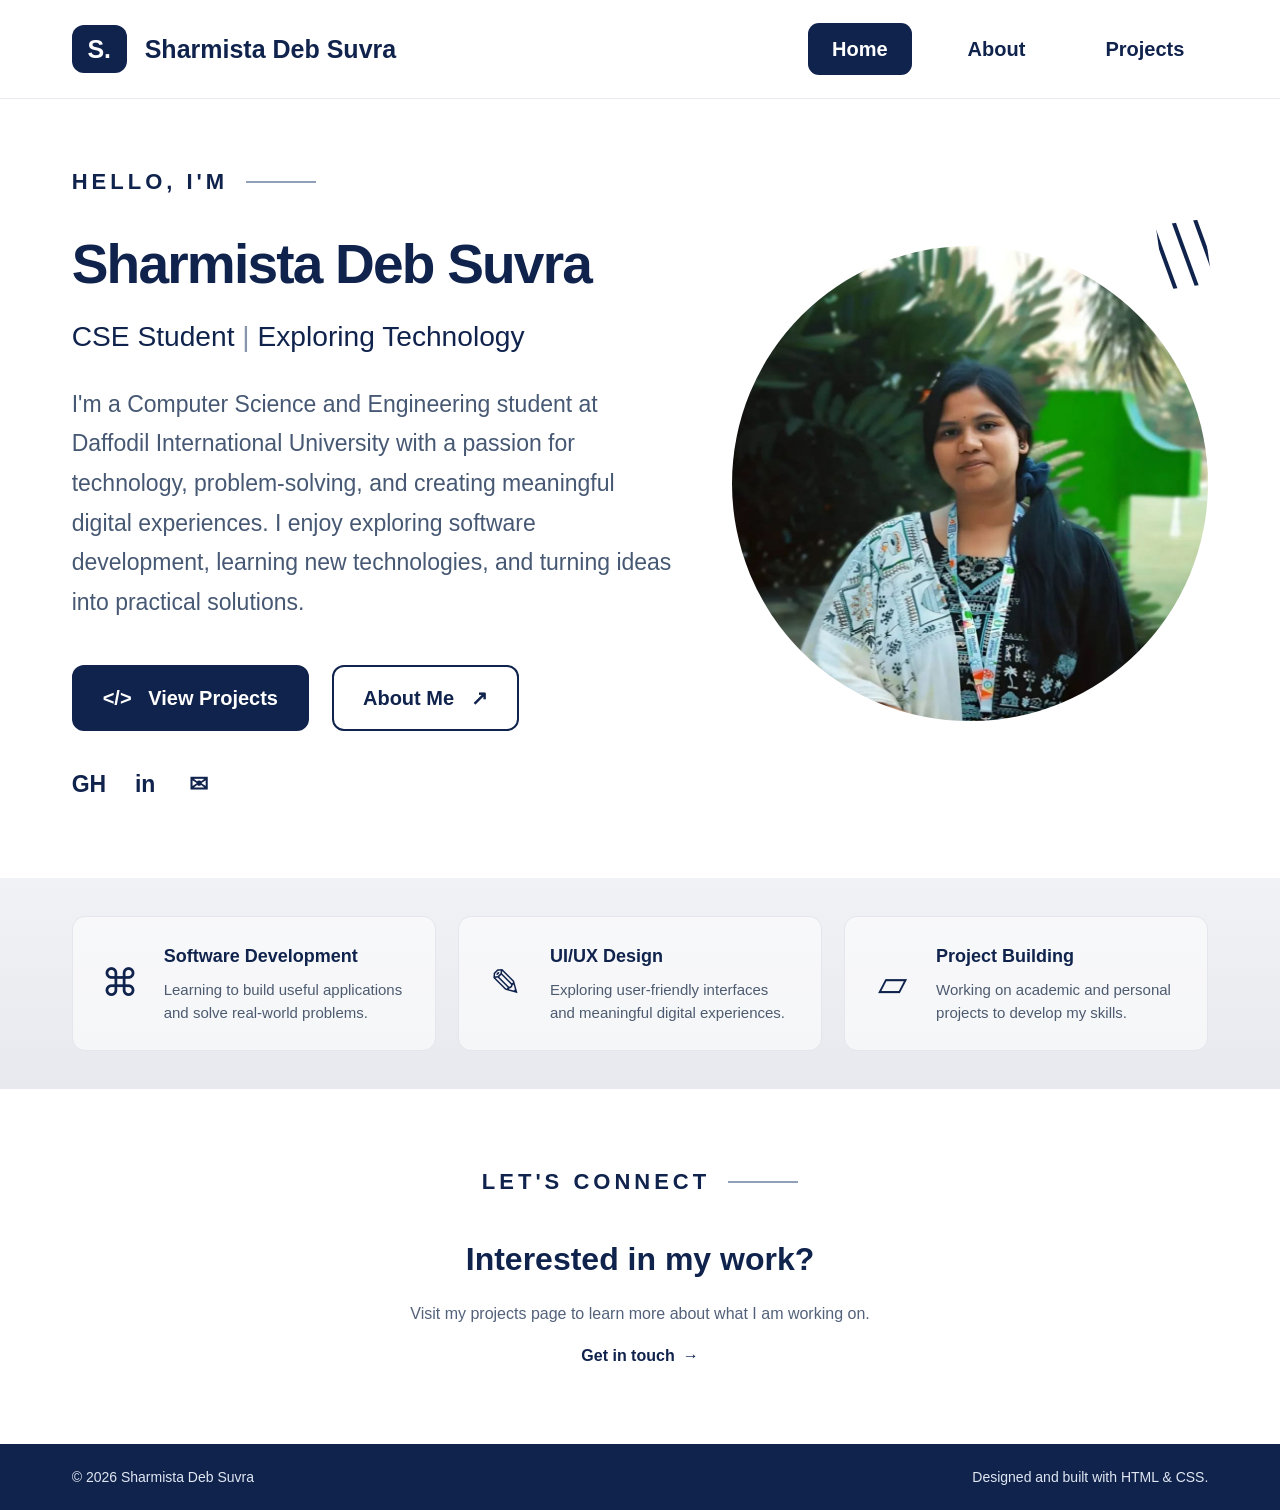
==== index.html @ dc6d581b "Add files via upload" ====
<!DOCTYPE html>
<html lang="en">
<head>
    <meta charset="UTF-8">
    <meta name="viewport" content="width=device-width, initial-scale=1.0">
    <meta name="description" content="Personal portfolio of Sharmista Deb Suvra, a Computer Science and Engineering student.">
    <title>Home | Sharmista Deb Suvra</title>
    <link rel="stylesheet" href="./style.css">
</head>
<body>
    <header class="site-header">
        <nav class="navbar container" aria-label="Main navigation">
            <a class="brand" href="index.html" aria-label="Sharmista Deb Suvra home">
                <span class="brand-mark">S.</span>
                <span>Sharmista Deb Suvra</span>
            </a>
            <ul class="nav-links">
                <li><a class="active" href="index.html" aria-current="page">Home</a></li>
                <li><a href="about.html">About</a></li>
                <li><a href="projects.html">Projects</a></li>
            </ul>
            <!-- <a class="nav-contact" href="projects.html#contact">Contact Me <span aria-hidden="true">↗</span></a> -->
        </nav>
    </header>

    <main>
        <section class="hero container">
            <div class="hero-copy">
                <p class="eyebrow">HELLO, I'M <span></span></p>
                <h1>Sharmista Deb Suvra</h1>
                <h2>CSE Student <span class="separator">|</span> Exploring Technology</h2>
                <p class="hero-description">
                    I'm a Computer Science and Engineering student at Daffodil International University with a passion for technology, problem-solving, and creating meaningful digital experiences. I enjoy exploring software development, learning new technologies, and turning ideas into practical solutions.
                </p>
                <div class="hero-actions">
                    <a class="button button-primary" href="projects.html">&lt;/&gt; &nbsp; View Projects</a>
                    <a class="button button-outline" href="about.html">About Me &nbsp; ↗</a>
                </div>
                <div class="social-links" aria-label="Social links">
                    <a href="https://github.com/" target="_blank" rel="noopener noreferrer" aria-label="GitHub">GH</a>
                    <a href="https://www.linkedin.com/" target="_blank" rel="noopener noreferrer" aria-label="LinkedIn">in</a>
                    <a href="mailto:your-email@example.com" aria-label="Email">✉</a>
                </div>
            </div>
            <div class="hero-visual">
                <div class="portrait-shape"></div>
                <img class="profile-photo" src="./profile.jpeg" alt="Portrait of Sharmista Deb Suvra">
                <span class="spark spark-one" aria-hidden="true">✳</span>
                <span class="spark spark-two" aria-hidden="true">✦</span>
            </div>
        </section>

        <section class="focus-section">
            <div class="container focus-grid">
                <article class="focus-card">
                    <div class="focus-icon" aria-hidden="true">⌘</div>
                    <div>
                        <h3>Software Development</h3>
                        <p>Learning to build useful applications and solve real-world problems.</p>
                    </div>
                </article>
                <article class="focus-card">
                    <div class="focus-icon" aria-hidden="true">✎</div>
                    <div>
                        <h3>UI/UX Design</h3>
                        <p>Exploring user-friendly interfaces and meaningful digital experiences.</p>
                    </div>
                </article>
                <article class="focus-card">
                    <div class="focus-icon" aria-hidden="true">▱</div>
                    <div>
                        <h3>Project Building</h3>
                        <p>Working on academic and personal projects to develop my skills.</p>
                    </div>
                </article>
            </div>
        </section>

        <section class="home-cta container">
            <p class="eyebrow">LET'S CONNECT <span></span></p>
            <h2>Interested in my work?</h2>
            <p>Visit my projects page to learn more about what I am working on.</p>
            <a class="text-link" href="projects.html#contact">Get in touch <span aria-hidden="true">→</span></a>
        </section>
    </main>

    <footer class="site-footer">
        <div class="container footer-inner">
            <p>© 2026 Sharmista Deb Suvra</p>
            <p>Designed and built with HTML &amp; CSS.</p>
        </div>
    </footer>
</body>
</html>
---- style.css ----
/* SHARMISTA DEB SUVRA - PORTFOLIO | HTML + CSS ONLY */
:root {
    --navy: #10234d;
    --navy-dark: #0b1d42;
    --ink: #17243b;
    --muted: #53627a;
    --line: #e6eaf0;
    --soft: #f1f3f7;
    --white: #fff;
    --shadow: 0 12px 32px rgba(16, 35, 77, .08);
}

* { box-sizing: border-box; }
html { scroll-behavior: smooth; }
body {
    margin: 0;
    color: var(--ink);
    background: var(--white);
    font-family: Arial, Helvetica, sans-serif;
    line-height: 1.6;
}
a { color: inherit; }
.container { width: min(1508px, calc(100% - 11.2%)); margin-inline: auto; }

/* Header */
.site-header {
    position: relative;
    z-index: 5;
    background: #fff;
    border-bottom: 1px solid var(--line);
}
.navbar {
    min-height: 98px;
    display: flex;
    align-items: center;
    justify-content: space-between;
    gap: 28px;
}
.brand {
    display: inline-flex;
    align-items: center;
    gap: 18px;
    color: var(--navy);
    text-decoration: none;
    font-size: 25px;
    font-weight: 700;
    white-space: nowrap;
}
.brand-mark {
    display: grid;
    place-items: center;
    width: 55px;
    height: 48px;
    border-radius: 12px;
    color: white;
    background: var(--navy);
    font-size: 25px;
}
.nav-links {
    display: flex;
    align-items: center;
    gap: 32px;
    padding: 0;
    margin: 0;
    list-style: none;
}
.nav-links a {
    display: inline-block;
    padding: 10px 24px;
    border-radius: 11px;
    color: var(--navy);
    text-decoration: none;
    font-size: 20px;
    font-weight: 700;
    transition: background .2s ease, color .2s ease;
}
.nav-links a:hover, .nav-links a.active { color: white; background: var(--navy); }
.nav-contact {
    padding: 13px 25px;
    border: 2px solid var(--navy);
    border-radius: 12px;
    color: var(--navy);
    text-decoration: none;
    font-size: 19px;
    font-weight: 700;
}
.nav-contact:hover { color: white; background: var(--navy); }

/* Homepage hero - text left, circular portrait right */
.hero {
    min-height: 755px;
    display: grid;
    grid-template-columns: 1.12fr .88fr;
    align-items: center;
    gap: 55px;
    padding-block: 65px 75px;
}
.hero-copy { max-width: 790px; }
.eyebrow {
    display: flex;
    align-items: center;
    gap: 18px;
    margin: 0 0 35px;
    color: var(--navy);
    font-size: 22px;
    font-weight: 800;
    letter-spacing: 4px;
}
.eyebrow span { display: inline-block; width: 70px; height: 2px; background: #91a0b8; }
.hero h1 {
    margin: 0;
    color: var(--navy);
    font-size: clamp(42px, 4.3vw, 70px);
    line-height: 1.12;
    letter-spacing: -1.8px;
}
.hero h2 {
    margin: 18px 0 26px;
    color: var(--navy);
    font-size: clamp(23px, 2.2vw, 32px);
    font-weight: 500;
}
.separator { color: #8794a9; }
.hero-description {
    max-width: 750px;
    margin: 0;
    color: #465873;
    font-size: 23px;
    line-height: 1.72;
}
.hero-actions { display: flex; flex-wrap: wrap; gap: 23px; margin-top: 43px; }
.button {
    display: inline-flex;
    justify-content: center;
    align-items: center;
    gap: 9px;
    min-height: 64px;
    padding: 15px 29px;
    border: 2px solid var(--navy);
    border-radius: 12px;
    font: inherit;
    font-size: 20px;
    font-weight: 700;
    text-decoration: none;
    cursor: pointer;
    transition: transform .2s ease, background .2s ease;
}
.button:hover { transform: translateY(-2px); }
.button-primary { color: white; background: var(--navy); }
.button-primary:hover { background: #1b3975; }
.button-outline { color: var(--navy); background: white; }
.button-outline:hover { background: #f3f6fb; }
.social-links { display: flex; align-items: center; gap: 25px; margin-top: 35px; }
.social-links a {
    display: inline-grid;
    place-items: center;
    min-width: 28px;
    min-height: 30px;
    color: var(--navy);
    text-decoration: none;
    font-size: 23px;
    font-weight: 800;
}
.social-links a:hover { opacity: .65; }
.small-note { display: none; }
.hero-visual { position: relative; min-height: 590px; display: grid; place-items: center; }
.portrait-shape { display: none; }
.profile-photo {
    position: relative;
    z-index: 1;
    display: block;
    width: min(100%, 570px);
    aspect-ratio: 1 / 1;
    height: auto;
    object-fit: cover;
    object-position: center center;
    border: 0;
    border-radius: 50%;
    box-shadow: none;
}
.spark { position: absolute; z-index: 2; color: var(--navy); font-size: 0; }
.spark-one {
    top: 34px;
    right: 0;
    width: 48px;
    height: 65px;
    background: repeating-linear-gradient(78deg, transparent 0 8px, var(--navy) 9px 12px, transparent 13px 21px);
    transform: rotate(-8deg);
}
.spark-two { display: none; }

/* Three focus cards under the homepage hero */
.focus-section { padding: 38px 0; background: linear-gradient(180deg, #f1f2f5, #e7e9ee); }
.focus-grid { display: grid; grid-template-columns: repeat(3, 1fr); gap: 22px; }
.focus-card {
    display: flex;
    align-items: center;
    gap: 22px;
    min-height: 135px;
    padding: 24px 25px;
    border: 1px solid #e3e6ec;
    border-radius: 13px;
    background: rgba(255,255,255,.58);
}
.focus-icon { flex: 0 0 44px; color: var(--navy); font-size: 38px; line-height: 1.2; text-align: center; }
.focus-card h3 { margin: 0 0 7px; color: var(--navy); font-size: 18px; }
.focus-card p { margin: 0; color: #4d5b70; font-size: 15px; line-height: 1.55; }
.home-cta { padding-block: 75px; text-align: center; }
.home-cta .eyebrow { justify-content: center; }
.home-cta h2 { margin: 0 0 8px; color: var(--navy); font-size: 32px; }
.home-cta > p:not(.eyebrow) { color: var(--muted); }
.text-link { display: inline-flex; gap: 8px; color: var(--navy); font-weight: 700; text-decoration: none; }
.text-link:hover { text-decoration: underline; }

/* Shared About and Projects page layout */
.page-main { padding-block: 65px 85px; }
.page-heading { max-width: 850px; margin-bottom: 42px; }
.page-heading h1 { margin: 0 0 12px; color: var(--navy); font-size: clamp(40px, 4vw, 54px); line-height: 1.15; }
.page-heading > p:last-child { margin: 0; color: var(--muted); font-size: 19px; }
.content-card { border: 1px solid var(--line); border-radius: 16px; background: white; box-shadow: var(--shadow); }
.about-intro { display: grid; grid-template-columns: 300px 1fr; align-items: center; gap: 42px; padding: 32px; }
.about-photo-wrap { overflow: hidden; height: 300px; border-radius: 16px; background: var(--soft); }
.about-photo-wrap img { width: 100%; height: 100%; object-fit: cover; object-position: center 35%; }
.about-intro h2 { margin: 0 0 12px; color: var(--navy); font-size: 29px; }
.about-intro p { color: var(--muted); font-size: 17px; }
.section-block { margin-top: 60px; }
.section-title { margin-bottom: 22px; }
.section-title .eyebrow { margin-bottom: 8px; font-size: 14px; letter-spacing: 2px; }
.section-title h2, .interests-panel h2 { margin: 0; color: var(--navy); font-size: 34px; }
.section-description { margin: 6px 0 0; color: var(--muted); }
.education-card { display: flex; align-items: flex-start; gap: 22px; padding: 27px; }
.education-icon { display: grid; place-items: center; flex: 0 0 52px; height: 52px; border-radius: 12px; color: white; background: var(--navy); font-size: 26px; }
.education-card h3 { margin: 0 0 4px; color: var(--navy); }
.education-card p { margin: 5px 0; color: var(--muted); }
.education-card .muted { color: var(--navy); font-weight: 700; }
.table-wrap { overflow-x: auto; padding: 8px 22px; }
table { width: 100%; border-collapse: collapse; text-align: left; }
th, td { padding: 15px 14px; border-bottom: 1px solid var(--line); }
th { color: white; background: var(--navy); font-size: 15px; }
td { color: #536177; font-size: 15px; }
tbody tr:last-child td { border-bottom: 0; }
.interests-panel { margin-top: 60px; padding: 32px; border-radius: 16px; background: var(--soft); }
.interests-panel .eyebrow { margin-bottom: 8px; font-size: 14px; }
.interest-list, .tag-list { display: flex; flex-wrap: wrap; gap: 10px; margin-top: 18px; }
.interest-list span, .tag-list span { padding: 8px 14px; border: 1px solid #dce3ee; border-radius: 30px; color: var(--navy); background: white; font-size: 13px; font-weight: 700; }

/* Projects and contact */
.projects-grid { display: grid; grid-template-columns: repeat(3, 1fr); gap: 22px; }
.project-card { position: relative; min-height: 330px; padding: 28px; }
.project-number { color: #c5d1e1; font-size: 40px; font-weight: 800; line-height: 1; }
.project-type { margin: 20px 0 8px; color: var(--navy); font-size: 11px; font-weight: 800; letter-spacing: 1px; }
.project-card h2 { margin: 0 0 13px; color: var(--navy); font-size: 22px; line-height: 1.35; }
.project-card > p:not(.project-type):not(.project-status) { color: var(--muted); font-size: 15px; }
.project-status { margin-top: 19px; color: var(--navy); font-size: 13px; font-weight: 700; }
.tag-list { margin-top: 16px; }
.tag-list span { padding: 6px 10px; font-size: 12px; background: var(--soft); }
.contact-section { display: grid; grid-template-columns: .8fr 1.2fr; align-items: start; gap: 50px; margin-top: 82px; padding-top: 62px; border-top: 1px solid var(--line); }
.contact-copy h2 { margin: 0 0 12px; color: var(--navy); font-size: 38px; }
.contact-copy > p:not(.eyebrow) { color: var(--muted); }
.contact-hint { padding: 14px 16px; border-left: 3px solid #9db2d0; background: var(--soft); font-size: 13px; }
.contact-form { display: flex; flex-direction: column; gap: 10px; padding: 28px; }
.contact-form > label, .contact-form legend { color: var(--navy); font-size: 14px; font-weight: 700; }
.contact-form input:not([type="radio"]):not([type="checkbox"]), .contact-form select, .contact-form textarea { width: 100%; padding: 13px 14px; border: 1px solid #d9e1ec; border-radius: 8px; color: var(--ink); background: white; font: inherit; font-size: 14px; }
.contact-form input:focus, .contact-form select:focus, .contact-form textarea:focus { outline: 2px solid #b7c9e2; border-color: var(--navy); }
.contact-form fieldset { display: flex; flex-wrap: wrap; gap: 16px; margin: 8px 0; padding: 13px; border: 1px solid var(--line); border-radius: 8px; }
.contact-form legend { padding: 0 5px; }
.choice-label { display: inline-flex; align-items: center; gap: 7px; color: var(--muted); font-size: 13px; }
.choice-label input { accent-color: var(--navy); }
.consent-label { margin: 5px 0 9px; }
.contact-form button { align-self: flex-start; }

/* Footer */
.site-footer { color: #e0e7f2; background: var(--navy); }
.footer-inner { display: flex; justify-content: space-between; gap: 20px; padding-block: 22px; font-size: 14px; }
.footer-inner p { margin: 0; }
.footer-inner a { color: white; text-decoration: none; }
.footer-inner a:hover { text-decoration: underline; }

/* Tablet */
@media (max-width: 1050px) {
    .container { width: min(100% - 64px, 900px); }
    .navbar { min-height: 84px; }
    .brand { font-size: 19px; gap: 11px; }
    .brand-mark { width: 43px; height: 42px; font-size: 20px; }
    .nav-links { gap: 8px; }
    .nav-links a { padding: 9px 13px; font-size: 15px; }
    .nav-contact { padding: 10px 14px; font-size: 15px; }
    .hero { min-height: 650px; grid-template-columns: 1.05fr .95fr; gap: 25px; }
    .hero-description { font-size: 18px; }
    .hero-visual { min-height: 430px; }
    .profile-photo { width: min(100%, 430px); }
    .focus-grid, .projects-grid { gap: 14px; }
    .focus-card { padding: 18px; }
}

/* Mobile */
@media (max-width: 650px) {
    .container { width: calc(100% - 36px); }
    .navbar { min-height: auto; flex-wrap: wrap; justify-content: center; gap: 12px; padding-block: 14px; }
    .brand { width: 100%; justify-content: center; font-size: 17px; }
    .brand-mark { width: 36px; height: 36px; border-radius: 9px; font-size: 17px; }
    .nav-links { justify-content: center; gap: 3px; }
    .nav-links a { padding: 8px 12px; font-size: 13px; }
    .nav-contact { display: none; }
    .hero { min-height: auto; grid-template-columns: 1fr; gap: 20px; padding-block: 52px 40px; text-align: center; }
    .hero-copy { margin-inline: auto; }
    .eyebrow, .hero-actions, .social-links { justify-content: center; }
    .eyebrow { margin-bottom: 22px; font-size: 13px; letter-spacing: 2px; }
    .hero h1 { font-size: clamp(35px, 10vw, 48px); letter-spacing: -1px; }
    .hero h2 { margin: 12px 0 17px; font-size: 19px; }
    .hero-description { font-size: 15px; line-height: 1.7; }
    .hero-actions { gap: 10px; margin-top: 24px; }
    .button { min-height: 47px; padding: 10px 15px; font-size: 14px; }
    .social-links { margin-top: 20px; }
    .social-links a { font-size: 17px; }
    .hero-visual { min-height: auto; margin-top: 10px; }
    .profile-photo { width: min(78vw, 330px); }
    .spark-one { top: 0; right: 7%; transform: scale(.75) rotate(-8deg); }
    .focus-section { padding: 25px 0; }
    .focus-grid, .projects-grid { grid-template-columns: 1fr; }
    .focus-card { min-height: auto; }
    .home-cta { padding-block: 50px; }
    .page-main { padding-block: 42px 60px; }
    .page-heading h1 { font-size: 38px; }
    .page-heading > p:last-child { font-size: 15px; }
    .about-intro { grid-template-columns: 1fr; padding: 20px; }
    .about-photo-wrap { width: min(100%, 260px); height: 250px; margin-inline: auto; }
    .about-intro h2 { font-size: 23px; }
    .section-block, .interests-panel { margin-top: 42px; }
    .education-card { padding: 18px; }
    .table-wrap { padding: 5px 10px; }
    th, td { padding: 10px 8px; font-size: 12px; }
    .contact-section { grid-template-columns: 1fr; gap: 22px; margin-top: 55px; padding-top: 40px; }
    .contact-form { padding: 19px; }
    .footer-inner { flex-direction: column; align-items: center; text-align: center; gap: 5px; }
}
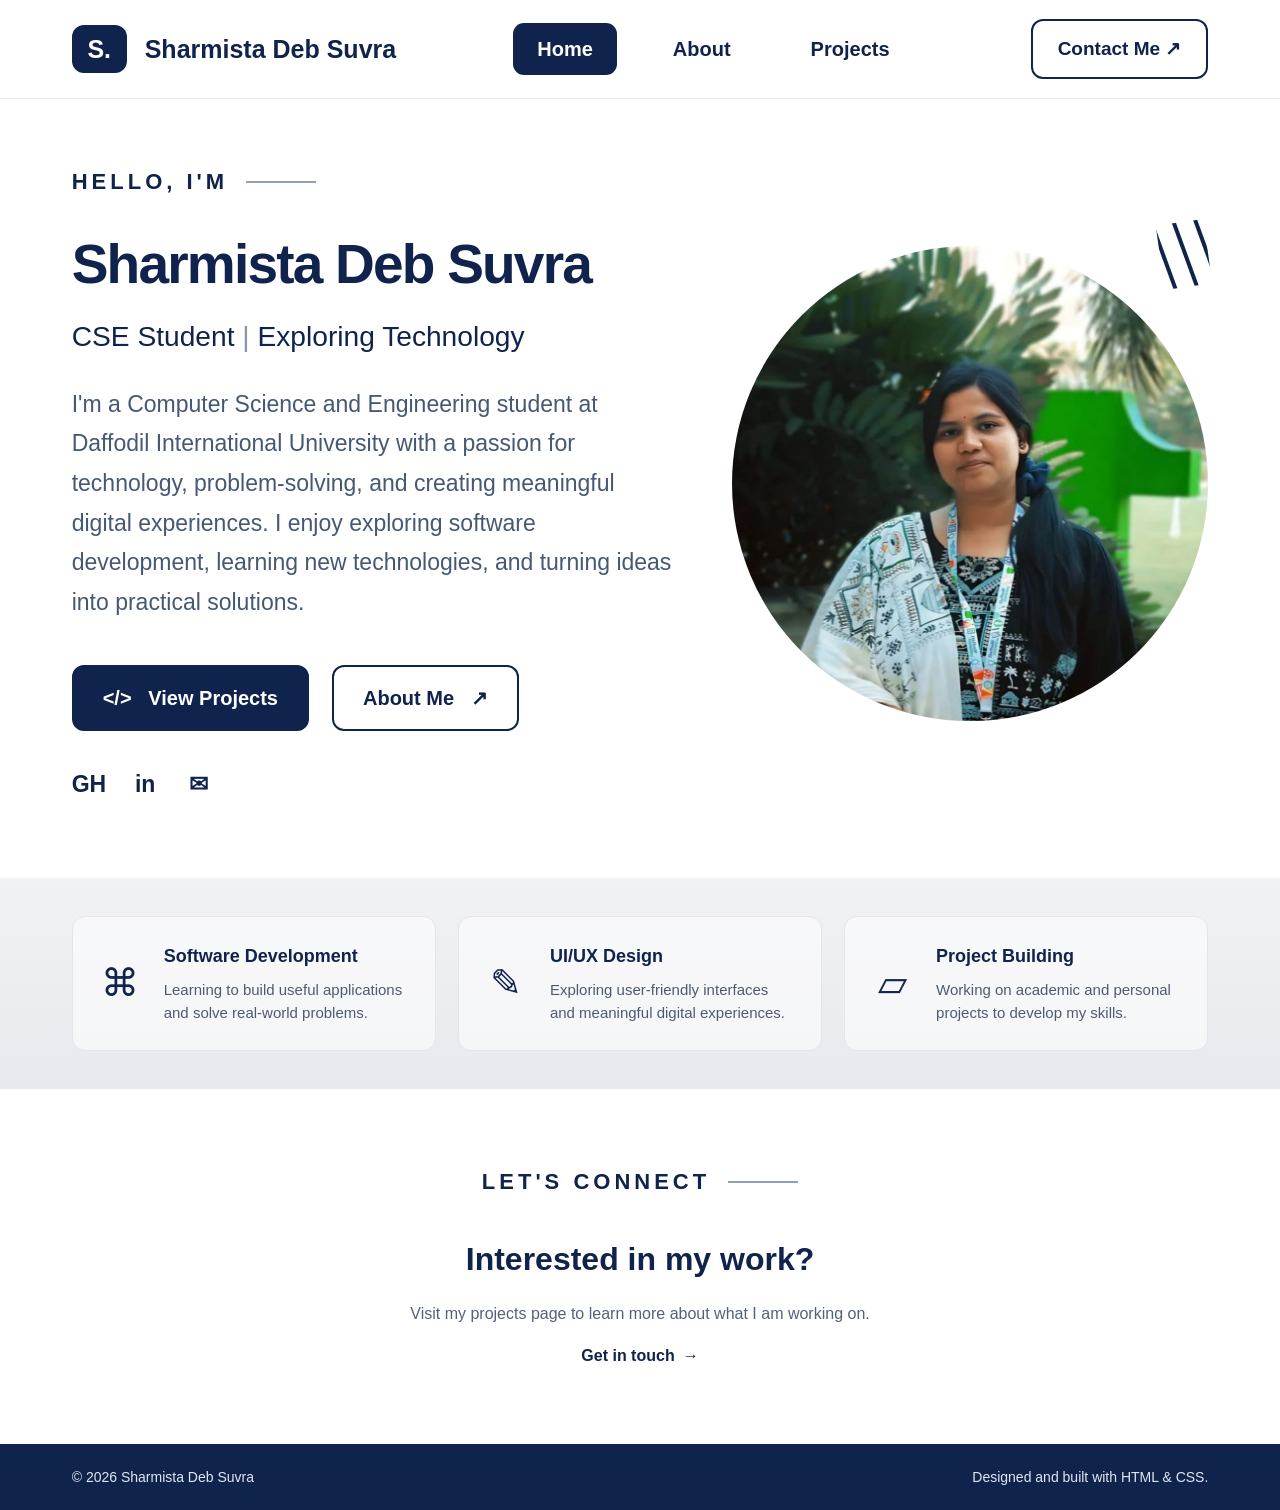
==== commit 4b8d7edd: "Add files via upload" ====
--- a/index.html
+++ b/index.html
@@ -19,7 +19,7 @@
                 <li><a href="about.html">About</a></li>
                 <li><a href="projects.html">Projects</a></li>
             </ul>
-            <!-- <a class="nav-contact" href="projects.html#contact">Contact Me <span aria-hidden="true">↗</span></a> -->
+            <a class="nav-contact" href="projects.html#contact">Contact Me <span aria-hidden="true">↗</span></a>
         </nav>
     </header>
 
